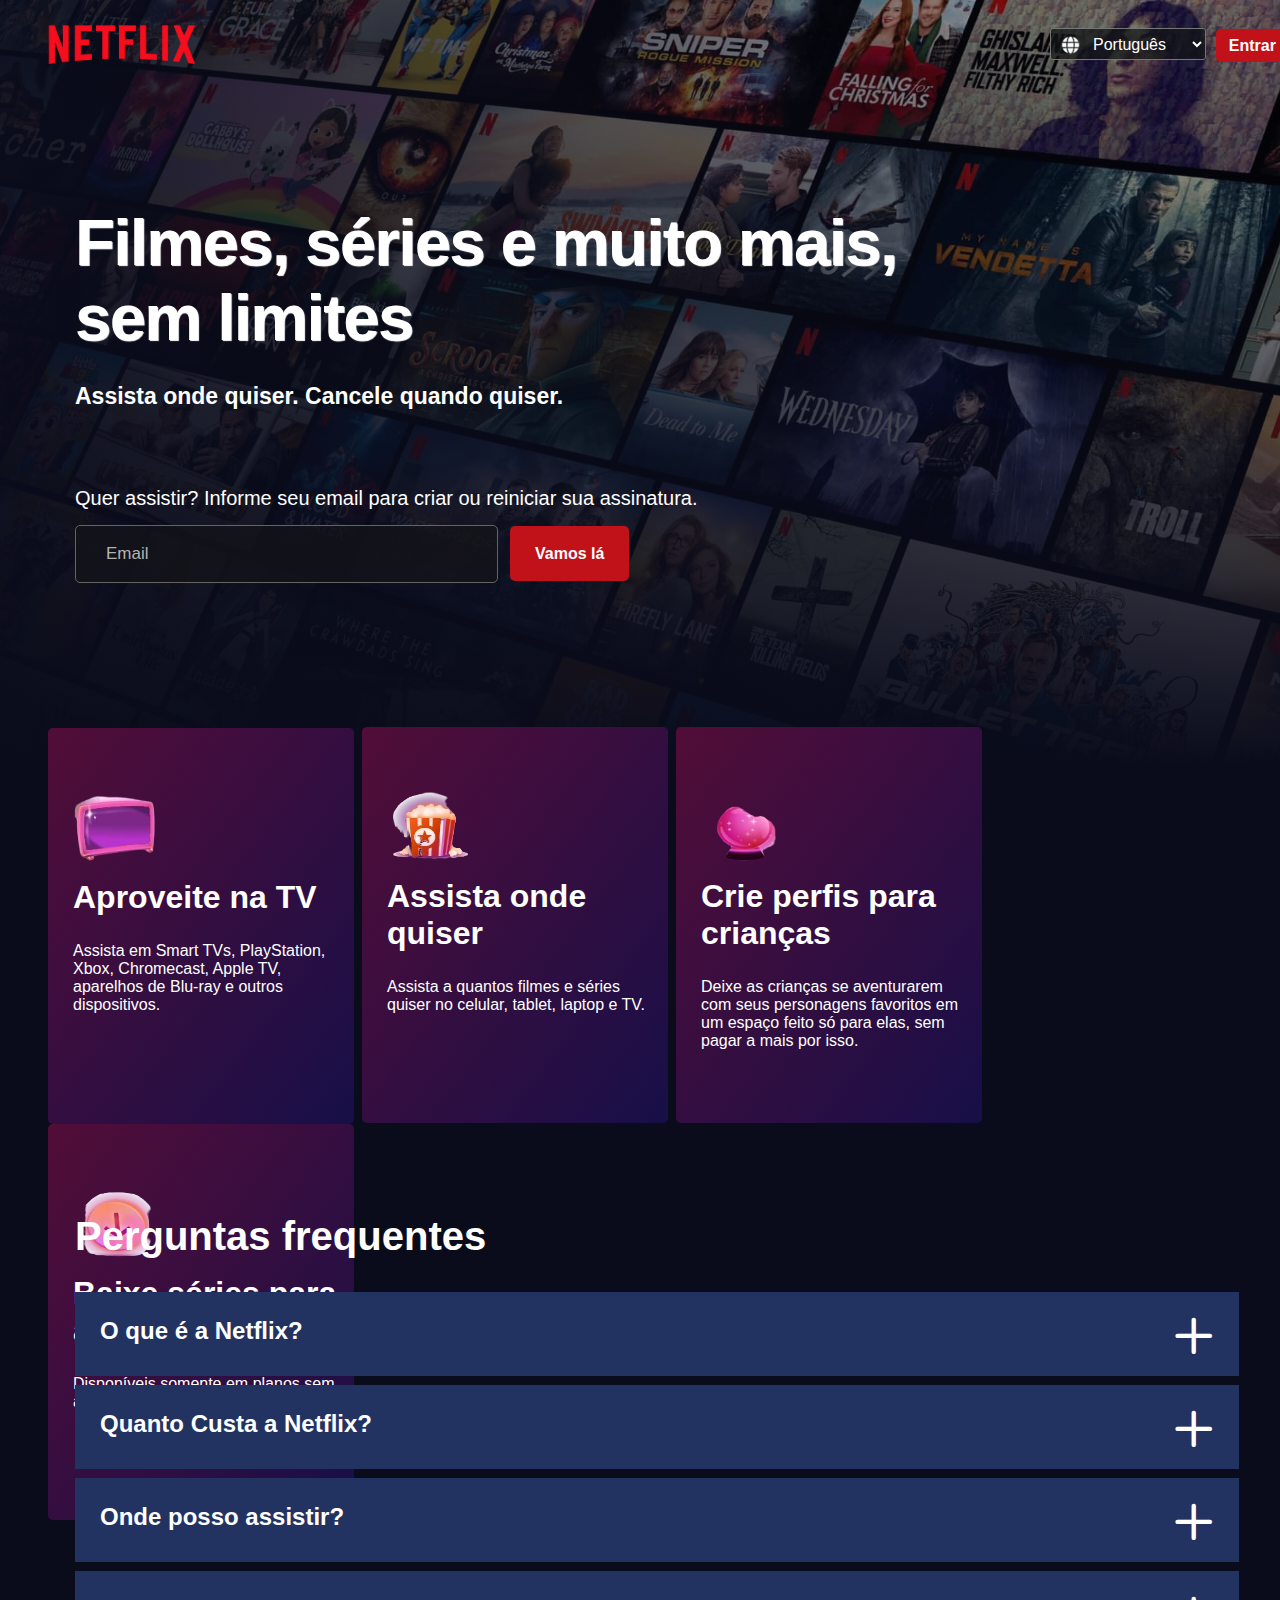
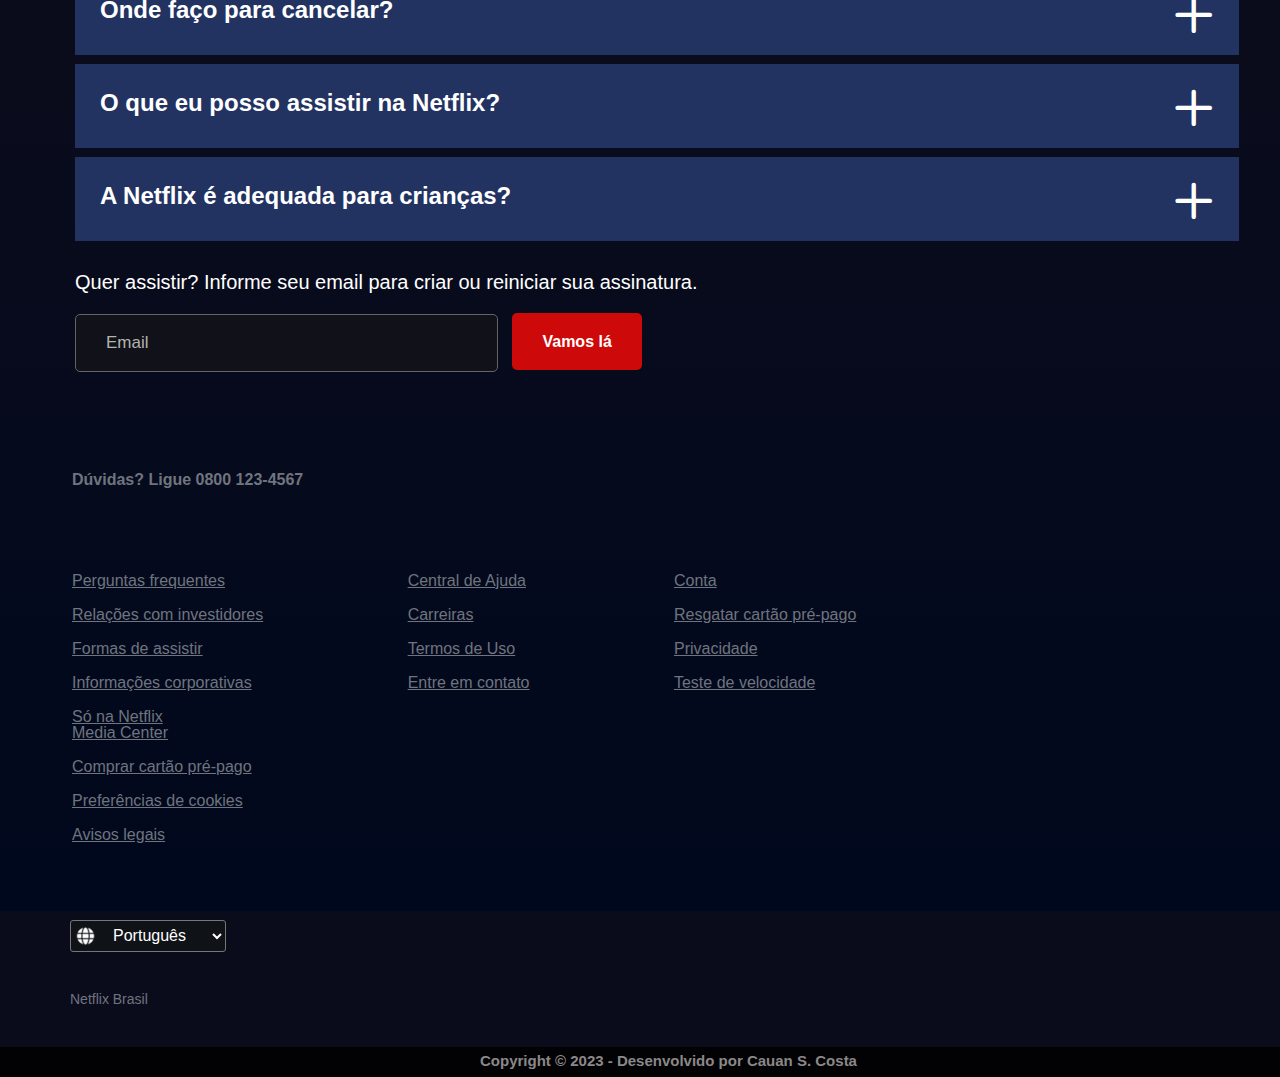
==== index.html @ 0aba2c7e "update2 txt" ====
<!doctype html>
<html lang="pt-br">

<head>
    <title> Netflix </title>
    <meta charset="utf-8">
    <meta name="viewport" content="width=device-width, initial-scale=1.0" />
    <meta name="author" content="Cauan">
    <meta name="description" content="Olá, seja bem vindo a Netflix">
    <meta name="keywords" content="Netflix">
    <link rel="stylesheet" href="pagina1.css">
    <link rel="stylesheet" href="https://cdnjs.cloudflare.com/ajax/libs/font-awesome/6.4.0/css/all.min.css">
    <link rel="preconnect" href="https://fonts.googleapis.com">
    <link rel="preconnect" href="https://fonts.gstatic.com" crossorigin>
    <link href="https://fonts.googleapis.com/css2?family=Bebas+Neue&display=swap" rel="stylesheet">

    <script
        src="https://code.jquery.com/jquery-3.6.4.min.js"
        integrity="sha256-oP6HI9z1XaZNBrJURtCoUT5SUnxFr8s3BzRl+cbzUq8="
        crossorigin="anonymous"
        ></script>
</head>

<!-- COMENTARIO TESTE CAUAN -->
<body>
    <main>
        <div class="div-fundo-filmes">
            <header>
                <nav> <!-- PARTE DE CIMA DA PÁGINA --> <!-- PARTE DE CIMA DA PÁGINA --> <!-- PARTE DE CIMA DA PÁGINA -->
                    <img class="logo" src="imagens/logo.png" alt="netflix logo">
                    <div class="div-nav-flex"> 
                        <select class="seletor-idiomas" id="idiomas" name="idiomas">
                            <option value="ptBR" selected> Português</option>
                            <option value="en">Inglês</option>
                            <option value="es">Espanhol</option>
                        </select>
                        <img class="icone-idiomas" src="imagens/icone.png">
                        <a class="a-botao botao-entrar botaoID" href="#"> Entrar </a>
                    </div>
                </nav>
            </header>


            <div class="div-texto-principal"> <!-- PARTE PRINCIPAL DA PÁGINA --> <!-- PARTE PRINCIPAL DA PÁGINA -->
                <h1 id="title"> Filmes, séries e muito mais, sem limites </h1>
                <h2 class="h2-principal" id="h2Principal"> Assista onde quiser. Cancele quando quiser. </h2> <br>
                <p class="p-principal pID"> Quer assistir? Informe seu email para criar ou reiniciar sua assinatura. </p>
                <input class="input-email" type="email"  class="placeholder" required placeholder ="Email"> <br>
                <a class="a-botao button-vamosla1 botao2ID" href="pagina2/index2.html">Vamos lá</a>
            </div>
        </div>

<!-- PARTE SECUNDÁRIA DA PÁGINA (VANTANGES) -->  <!-- PARTE SECUNDÁRIA DA PÁGINA (VANTANGES) -->  <!-- PARTE SECUNDÁRIA DA PÁGINA (VANTANGES) --> 
        <div class="div-parte-secundaria"> 
            <ul class="ul-div-secundaria">
                
                <li class="li-div-secundaria"> 
                    <div class="div-box-vantagens">
                        <img class="icone-div-vantagens" src="imagens/foto1.png" alt="icone tv">
                        <h2 class="titulo-div-vantagens titulovantagensID1"> Aproveite na TV </h2>
                        <p class="subtitulo-div-vantagens subtitutlovantagensID1"> Assista em Smart TVs, PlayStation, Xbox, Chromecast, Apple TV, aparelhos de Blu-ray e outros dispositivos.</p>
                    </div>


                <li class="li-div-secundaria"> 
                    <div class="div-box-vantagens">
                        <img class="icone-div-vantagens" src="imagens/foto2.png" alt="icone pipoca">
                        <h2 class="titulo-div-vantagens titulovantagensID2"> Assista onde quiser </h2>
                        <p class="subtitulo-div-vantagens subtitutlovantagensID2"> Assista a quantos filmes e séries quiser no celular, tablet, laptop e TV.</p>
                    </div>

                    <li class="li-div-secundaria"> 
                        <div class="div-box-vantagens v3">
                            <img class="icone-div-vantagens" src="imagens/foto3.png" alt="icone abajur">
                            <h2 class="titulo-div-vantagens titulovantagensID3"> Crie perfis para crianças </h2>
                            <p class="subtitulo-div-vantagens subtitutlovantagensID3"> Deixe as crianças se aventurarem com seus personagens favoritos em um espaço feito só para elas, sem pagar a mais por isso.</p>
                        </div>



                <li class="li-div-secundaria"> 
                    <div class="div-box-vantagens">
                        <img class="icone-div-vantagens" src="imagens/foto4.png" alt="icone download">
                        <h2 class="titulo-div-vantagens titulovantagensID4"> Baixe séries para assistir offline </h2>
                        <p class="subtitulo-div-vantagens subtitutlovantagensID4"> Disponíveis somente em planos sem anúncios.</p>
                    </div>
                </li>
            </ul>
        </div>

<!-- PARTE TERCIÁRIA DA PÁGINA (PERGUNTAS) -->

        <div class="div-parte-terciaria">
            <h2 class="titulo-parte-tres tituloPerguntasID">Perguntas frequentes</h2>

            <div class="div-box-perguntas">
                <h3 class="titulo-perguntas pergunta1ID">O que é a Netflix? </h3> 
                <i class="fa-regular fa-plus iconeplus" style="color: #ffffff;"></i>
            </div>

            <div class="div-box-perguntas">
                <h3 class="titulo-perguntas pergunta2ID">Quanto Custa a Netflix? </h3> 
                <i class="fa-regular fa-plus iconeplus" style="color: #ffffff;"></i>
            </div>

            <div class="div-box-perguntas">
                <h3 class="titulo-perguntas pergunta3ID">Onde posso assistir? </h3> 
                <i class="fa-regular fa-plus iconeplus" style="color: #ffffff;"></i>
            </div>

            <div class="div-box-perguntas">
                <h3 class="titulo-perguntas pergunta4ID">Onde faço para cancelar? </h3> 
                <i class="fa-regular fa-plus iconeplus" style="color: #ffffff;"></i>
            </div>

            <div class="div-box-perguntas">
                <h3 class="titulo-perguntas pergunta5ID">O que eu posso assistir na Netflix? </h3> 
                <i class="fa-regular fa-plus iconeplus" style="color: #ffffff;"></i>
            </div>

            <div class="div-box-perguntas">
                <h3 class="titulo-perguntas pergunta6ID">A Netflix é adequada para crianças? </h3> 
                <i class="fa-regular fa-plus iconeplus" style="color: #ffffff;"></i>
            </div>
            
            <div class="div-terciaria-complementar"> 
                <p class="p-complementar pComplementarID"> Quer assistir? Informe seu email para criar ou reiniciar sua assinatura. </p>
                <input class="input-email" type="email" id="email" name="email" required placeholder="Email">
                <a class="a-botao button-vamosla2 botao2ID" href="pagina2/index2.html"> Vamos lá </a>
            </div>
        </div>
    </main>

<!-- PARTE QUARTENÁRIA DA PÁGINA (RODAPÉ) --> <!-- PARTE QUARTENÁRIA DA PÁGINA (RODAPÉ) --> <!-- PARTE QUARTENÁRIA DA PÁGINA (RODAPÉ) --> <!-- PARTE QUARTENÁRIA DA PÁGINA (RODAPÉ) -->
    <footer class="rodape">
        <h5 class="rodape-text duvidasID">Dúvidas? Ligue 0800 123-4567</h5>

        <ul class="ul-main-rodape">
            <li class="linha-de-informacao">
            <div class="rodape-coluna1">
                <ul class="ul-rodape">
                    <li class="li-rodape"> <p class="p-dashed p1ID"> <a href="#"> Perguntas frequentes </a> </p> </li>
                    <li class="li-rodape"> <p class="p-dashed p2ID"> <a href="#"> Relações com investidores </a> </p> </li>
                    <li class="li-rodape"> <p class="p-dashed p3ID"> <a href="#"> Formas de assistir </a> </p> </li>
                    <li class="li-rodape"> <p class="p-dashed p4ID"> <a href="#"> Informações corporativas </a> </p> </li>
                    <li class="li-rodape"> <p class="p-dashed p5ID"> <a href="#"> Só na Netflix </a> </p> </li>
                </ul>
            </li>
            </div>

            <li class="linha-de-informacao">
            <div class="rodape-coluna2 var-conserto">
                <ul class="ul-rodape">
                    <li class="li-rodape"> <p class="p-dashed p6ID"> <a href="#"> Central de Ajuda </a> </p> </li>
                    <li class="li-rodape"> <p class="p-dashed p7ID">  <a href="#"> Carreiras </a> </p> </li>
                    <li class="li-rodape"> <p class="p-dashed p8ID">  <a href="#"> Termos de Uso </a> </p> </li>
                    <li class="li-rodape"> <p class="p-dashed p9ID"> <a href="#"> Entre em contato </a> </p> </li>
                </ul>
            </div>
            </li>

            <li class="linha-de-informacao">
                <div class="rodape-coluna3 var-conserto">
                    <ul class="ul-rodape">
                        <li class="li-rodape"> <p class="p-dashed p10ID"> <a href="#"> Conta </a> </p> </li>
                        <li class="li-rodape"> <p class="p-dashed p11ID"> <a href="#"> Resgatar cartão pré-pago </a> </p> </li>
                        <li class="li-rodape"> <p class="p-dashed p12ID"> <a href="#"> Privacidade </a> </p> </li>
                        <li class="li-rodape"> <p class="p-dashed p13ID"> <a href="#"> Teste de velocidade </a> </p> </li>
                    </ul>
                </div>
            </li>

            <li class="linha-de-informacao">
                <div class="rodape-coluna4 var-conserto">
                    <ul class="ul-rodape">
                        <li class="li-rodape"> <p class="p-dashed p14ID"> <a href="#"> Media Center  </a> </p> </li>
                        <li class="li-rodape"> <p class="p-dashed p15ID"> <a href="#"> Comprar cartão pré-pago </a> </p> </li>
                        <li class="li-rodape"> <p class="p-dashed p16ID"> <a href="#"> Preferências de cookies </a> </p> </li>
                        <li class="li-rodape"> <p class="p-dashed p17ID"> <a href="#"> Avisos legais </a> </p> </li>
                    </ul>
                </div>
            </li>
        </ul>

        <select class="seletor-idiomas seletor-rodape" id="idiomas" name="idiomas">
            <option value="pt-br" selected> Português</option>
            <option value="en">Inglês</option>
            <option value="es">Espanhol</option>
        </select>
        <img class="icone-idiomas icone-footer" src="imagens/icone.png">
        <p class="p-final pFinalID"> Netflix Brasil </p>

        <!-- PARTE COPYRIGHT (RODAPÉ) -->         <!-- PARTE COPYRIGHT (RODAPÉ) -->        <!-- PARTE COPYRIGHT (RODAPÉ) -->
        <div class="div-copyright">
            <h5 class="copyrightID"> Copyright ©  2023 - Desenvolvido por Cauan S. Costa </h5>
        </div>
    </footer>

    <script>
        document.getElementById('idiomas').addEventListener('change', function() {
            $.getJSON(`languages/${this.value}.json`, function(json) {
                $('#title').html(json.title)
                $('#h2Principal').html(json.h2Principal)
                $('.pID').html(json.pID)
                $('.botaoID').html(json.botaoID)
                $('.botao2ID').html(json.botao2ID)

                $('.titulovantagensID1').html(json.titulovantagensID1)
                $('.subtitutlovantagensID1').html(json.subtitutlovantagensID1)

                $('.titulovantagensID2').html(json.titulovantagensID2)
                $('.subtitutlovantagensID2').html(json.subtitutlovantagensID2)

                $('.titulovantagensID3').html(json.titulovantagensID3)
                $('.subtitutlovantagensID3').html(json.subtitutlovantagensID3)

                $('.titulovantagensID4').html(json.titulovantagensID4)
                $('.subtitutlovantagensID4').html(json.subtitutlovantagensID4)

                $('.tituloPerguntasID').html(json.tituloPerguntasID)
                $('.pergunta1ID').html(json.pergunta1ID)
                $('.pergunta2ID').html(json.pergunta2ID)
                $('.pergunta3ID').html(json.pergunta3ID)
                $('.pergunta4ID').html(json.pergunta4ID)
                $('.pergunta5ID').html(json.pergunta5ID)
                $('.pergunta6ID').html(json.pergunta6ID)

                $('.pComplementarID').html(json.pComplementarID)
                $('.duvidasID').html(json.duvidasID)

                $('.p1ID').html(json.p1ID)
                $('.p2ID').html(json.p2ID)
                $('.p3ID').html(json.p3ID)
                $('.p4ID').html(json.p4ID)
                $('.p5ID').html(json.p5ID)
                $('.p6ID').html(json.p6ID)
                $('.p7ID').html(json.p7ID)
                $('.p8ID').html(json.p8ID)
                $('.p9ID').html(json.p9ID)
                $('.p10ID').html(json.p10ID)
                $('.p11ID').html(json.p11ID)
                $('.p12ID').html(json.p12ID)
                $('.p13ID').html(json.p13ID)
                $('.p14ID').html(json.p14ID)
                $('.p15ID').html(json.p15ID)
                $('.p16ID').html(json.p16ID)
                $('.p17ID').html(json.p17ID)

                $('.pFinalID').html(json.pFinalID)
                $('.copyrightID').html(json.copyrightID)

            });
        });
    </script>
</body>
---- pagina1.css ----
html{overflow-x: hidden;}

body{
    margin: 0;
    background-image: linear-gradient(to bottom, #0a0c1c, #0a0c1c, #0a0c1c, #00081D);
    font-family: sans-serif;}

/* RESPONSIVIDADE - NAV(1024px LAPTOP)*/ /* RESPONSIVIDADE - NAV(1024px LAPTOP)*/ /* RESPONSIVIDADE - NAV(1024px LAPTOP)*/

@media screen and (max-width: 1024px){
    html{
    overflow-x: hidden;}

nav .div-nav-flex{
    position: relative;
    right: 320px;}


/* RESPONSIVIDADE - PARTE PRINCIPAL (1024px LAPTOP) */  /* RESPONSIVIDADE - PARTE PRINCIPAL (1024px LAPTOP) */  /* RESPONSIVIDADE - PARTE PRINCIPAL (1024px LAPTOP) */ 

    main .div-texto-principal{
        position: relative;
        bottom: 900px;
    }

    .div-texto-principal h1{
        position: relative;
        font-size: 50px;
        max-width: 70%;
        bottom: 50px;
    }

    .div-texto-principal .h2-principal{
        position: relative;
        font-size: 18px;
        bottom: 60px;}

    .div-texto-principal .p-principal{
        position: relative;
        font-size: 20px;
        top: -70px;}

    .div-texto-principal .input-email{
        position: relative;
        bottom: 70px;}

    .div-texto-principal .button-vamosla1{
        position: relative;
        left: 440px;
        bottom: 108px;
    }

/* RESPONSIVIDADE - VANTAGENS (1024px LAPTOP)*/ /* RESPONSIVIDADE - VANTAGENS (1024px LAPTOP)*/ /* RESPONSIVIDADE - VANTAGENS (1024px LAPTOP)*/

    .div-parte-secundaria .div-box-vantagens{
        position: relative;
        width: 470px;
        height: 325px;
        right: 60px;
        bottom: 100px;
        border-radius: 15px;
        margin-bottom: 10px;}

    .div-parte-secundaria .v3{
        position: relative;
        top: -100px;}


/* RESPONSIVIDADE - PERGUNTAS (1024px LAPTOP)*/ /* RESPONSIVIDADE - PERGUNTAS (1024px LAPTOP)*//* RESPONSIVIDADE - PERGUNTAS (1024px LAPTOP)*/

    .div-parte-terciaria{
        position: relative;
        top: 125px;}

    .div-parte-terciaria .div-box-perguntas{
        position: relative;
        width: 850px;}

    .div-parte-terciaria .titulo-perguntas{
        color: rgba(255, 255, 255, 0.801);}

/* RESPONSIVIDADE - RODAPE(1024px LAPTOP)*/ /* RESPONSIVIDADE - RODAPE(1024px LAPTOP)*/ /* RESPONSIVIDADE - RODAPE(1024px LAPTOP)*/

    .rodape{
        position: relative;
        top: 125px;
        height: 1600px;
        background-color: #050A1C;}

    .rodape .p14ID{
        position: relative;
        left: 337px;
        bottom: 17px;}

    .rodape .p15ID{
        position: relative;
        left: 600px;
        bottom: 48px;}

    .rodape .p16ID{
        position: relative;
        bottom: 50px;}

    .rodape .p17ID{
        position: relative;
        left: 337px;
        bottom: 84px;}

    .rodape .seletor-rodape{
        position: relative;
        top: -7px;}

    .rodape .icone-footer{
        position: relative;
        top: -1px;}

    .rodape .p-final{
        position: relative;
        top: -1px;}

    .div-copyright{
        position: relative;
        right: 150px;
        width: 150%;}
}


/* NAV */ /* NAV */ /* NAV */ /* NAV */ /* NAV */ /* NAV */ /* NAV */ /* NAV */ /* NAV */ /* NAV */ /* NAV */ /* NAV */ 
/* NAV */ /* NAV */ /* NAV */ /* NAV */ /* NAV */ /* NAV */ /* NAV */ /* NAV */ /* NAV */ /* NAV */ /* NAV */ /* NAV */ /* NAV */ 
/* NAV */ /* NAV */ /* NAV */ /* NAV */ /* NAV */ /* NAV */ /* NAV */ /* NAV */ /* NAV */ /* NAV */ /* NAV */ /* NAV */ 

.div-fundo-filmes{
    background-image: linear-gradient(to right, #0a0c1ce7, #0a0c1c7e, #ffffff00), linear-gradient(to top, #0a0c1c, rgba(255, 255, 255, 0)), url(imagens/foto_principal.jpg); 
    height: 765px;
    width: 1345px;
    background-repeat: no-repeat;}

.logo{
    position: relative;
    width: 180px;
    height: 100px;
    left: 32px;
    bottom: 8px;}

.seletor-idiomas{
    position: relative;
    width: 156px;
    background-color: #121416bb;
    color: white;
    border-radius: 3px;
    text-align: center;
    font-size: 16px;
    left: 1050px;
    bottom: 76px;
    padding-left: 15px;
    height: 32px;}

.seletor-idiomas:focus{
    border: 2px solid white;
    padding: 5px;}

.icone-idiomas{
    position: relative;
    left: 900px;
    bottom: 71px;
    height: 20px;}

.botao-entrar{
    position: relative;
    padding: 8px 13px;
    background-color: #C11119;
    border-radius: 5px;
    border: none;
    font-weight: bold;
    left: 1030px;
    bottom: 75px;}

.botao-entrar:hover{background-color: #ac0d15;}

.a-botao{
    text-decoration: none;
    color: white;}

/* IMG PRINCIPAL */ /* IMG PRINCIPAL */ /* IMG PRINCIPAL */ /* IMG PRINCIPAL */ /* IMG PRINCIPAL */ /* IMG PRINCIPAL */ 
/* IMG PRINCIPAL */ /* IMG PRINCIPAL */ /* IMG PRINCIPAL */ /* IMG PRINCIPAL */ /* IMG PRINCIPAL */ /* IMG PRINCIPAL */ /* IMG PRINCIPAL */ /* IMG PRINCIPAL */ 
/* IMG PRINCIPAL */ /* IMG PRINCIPAL */ /* IMG PRINCIPAL */ /* IMG PRINCIPAL */ /* IMG PRINCIPAL */ /* IMG PRINCIPAL */ 

.div-texto-principal{
    position: relative;
    max-width: 950px;
    max-height: 350px;
    height: 350px;
    left: 75px;
    top: 25px;  
    color: white;}

h1{
    font-size: 4.063rem;
    font-family: sans-serif;
    font-weight: bold;
    letter-spacing: -1.5px;
    text-shadow: 1px 1px 1px white;}

.h2-principal{
    font-size: 1.438rem;
    position: relative;
    font-family: sans-serif;
    color: white;
    bottom: 15px;}

.p-principal{
    font-size: 1.25rem;
    position: relative;
    font-family: sans-serif;
    color: white;
    top: 5px;}

.input-email{
    position: relative;
    height: 54px;
    width: 404px;
    border-radius: 5px;
    background-color:  #131419c4;
    border: 1px solid rgb(102, 99, 99);
    color: white;
    font-size: 16px;
    padding-left: 15px;}

::placeholder{
    position: relative;
    padding-left: 15px;
    font-size: 17px;
    color: #B4B4AF;}


.button-vamosla1{
    position: relative;
    width: 200px;
    height: 52px;
    border-radius: 5px;
    background-color: #C11119;
    border-radius: 5px;
    border: none;
    font-weight: bold;
    left: 435px;
    bottom: 38px;
    padding: 19px 25px;}

.button-vamosla:hover{background-color: #ac0d15;}

/* PARTE SECUNDÁRIA */ /* PARTE SECUNDÁRIA */ /* PARTE SECUNDÁRIA */ /* PARTE SECUNDÁRIA */ /* PARTE SECUNDÁRIA */ /* PARTE SECUNDÁRIA */ /* PARTE SECUNDÁRIA */ /* PARTE SECUNDÁRIA */ 
/* PARTE SECUNDÁRIA */ /* PARTE SECUNDÁRIA */ /* PARTE SECUNDÁRIA */ /* PARTE SECUNDÁRIA */ /* PARTE SECUNDÁRIA */ /* PARTE SECUNDÁRIA */ 
/* PARTE SECUNDÁRIA */ /* PARTE SECUNDÁRIA */ /* PARTE SECUNDÁRIA */ /* PARTE SECUNDÁRIA */ /* PARTE SECUNDÁRIA */ /* PARTE SECUNDÁRIA */ 


.div-parte-secundaria{
    position: relative;
    height: 400px;
    width: 100%;
    left: 45px;
    bottom: 75px;}

.div-box-vantagens{
    position: relative;
    height: 396px;
    width: 306px;
    right: 45px;
    bottom: 15px;
    background-image: linear-gradient(to bottom right, #520D38, #170F48);
    border-radius: 5px;}

.ul-div-secundaria{
    text-decoration: none;}

.li-div-secundaria{
    display: inline-block;
    margin-left: 8px;}

.icone-div-vantagens{
    position: relative;
    top: 65px;
    left: 25px;
    height: 75px;
    width: 90px;}

.titulo-div-vantagens{
    position: relative;
    top: 45px;
    font-size: 2rem;
    margin-left: 25px;
    color: white;}

.subtitulo-div-vantagens{
    position: relative;
    top: 45px;
    margin-left: 25px;
    font-size: 1rem;
    color: white;
    max-width: 90%;}

.v3{
    position: relative;
    top: 21px;}

/* PARTE TERCIÁRIA (PERGUNTAS) */ /* PARTE TERCIÁRIA (PERGUNTAS) */ /* PARTE TERCIÁRIA (PERGUNTAS) */ /* PARTE TERCIÁRIA (PERGUNTAS) */ /* PARTE TERCIÁRIA (PERGUNTAS) */ 
/* PARTE TERCIÁRIA (PERGUNTAS) */ /* PARTE TERCIÁRIA (PERGUNTAS) */ /* PARTE TERCIÁRIA (PERGUNTAS) */ /* PARTE TERCIÁRIA (PERGUNTAS) */ /* PARTE TERCIÁRIA (PERGUNTAS) */ 
/* PARTE TERCIÁRIA (PERGUNTAS) */ /* PARTE TERCIÁRIA (PERGUNTAS) */ /* PARTE TERCIÁRIA (PERGUNTAS) */ /* PARTE TERCIÁRIA (PERGUNTAS) */ /* PARTE TERCIÁRIA (PERGUNTAS) */ 

.div-parte-terciaria{
    position: relative;
    height: 770px;
    width: 1164px;
    left: 75px;}

.titulo-parte-tres{
    position: relative;
    font-size: 2.5rem;
    color: white;}

.div-box-perguntas{
    position: relative;
    width: 1164px;
    height: 84px;
    background-color: #223362;
    margin-bottom: -15px;}

.div-box-perguntas:hover{background-color: #2c4077;}

.titulo-perguntas{
    position: relative;
    padding-left: 25px;
    top: 25px;
    font-size: 1.5rem;
    color: white;}

.iconeplus{
    position: relative;
    font-size: 45px;
    float: right;
    bottom: 30px;
    right: 25px;
    display: block;}

.div-terciaria-complementar{
    position: relative;
    top: 25px;}

.p-complementar{
    position: relative;
    font-size: 1.25rem;
    color: white;}

.button-vamosla2{
    position: relative;
    left: 10px;
    top: -1px;
    background-color: rgb(206, 9, 9);
    padding: 20px 30px;
    border-radius: 5px;
    font-weight: bold;}

.button-vamosla2:hover{background-color: #ac0d15;}

/* PARTE QUARTENÁRIA (RODAPÉ) */ /* PARTE QUARTENÁRIA (RODAPÉ) */ /* PARTE QUARTENÁRIA (RODAPÉ) */ /* PARTE QUARTENÁRIA (RODAPÉ) */ /* PARTE QUARTENÁRIA (RODAPÉ) */ 
/* PARTE QUARTENÁRIA (RODAPÉ) */ /* PARTE QUARTENÁRIA (RODAPÉ) */ /* PARTE QUARTENÁRIA (RODAPÉ) */ /* PARTE QUARTENÁRIA (RODAPÉ) */ /* PARTE QUARTENÁRIA (RODAPÉ) */ 
/* PARTE QUARTENÁRIA (RODAPÉ) */ /* PARTE QUARTENÁRIA (RODAPÉ) */ /* PARTE QUARTENÁRIA (RODAPÉ) */ /* PARTE QUARTENÁRIA (RODAPÉ) */ /* PARTE QUARTENÁRIA (RODAPÉ) */ 

.rodape{
    position: relative;
    height: 500px;
    width: 100%;}

.rodape-text{
    position: relative;
    font-size: 1rem;
    top: 60px;
    left: 72px;
    color: #6F747F;}

.li-rodape{
    text-decoration: none;
    display: block;
    color: #6F747F;}

.linha-de-informacao{
    display: inline-block;
    margin-left: 100px;
    position: relative;
    top: 100px;
    right: 108px;}

.var-conserto{
    position: relative;
    bottom: 34px;}

.seletor-rodape{
    position: relative;
    top: 110px;
    left: 70px;}

.p-final{
    position: relative;
    color: #6F747F;
    font-size: 0.875rem;
    top: 135px;
    left: 70px;}

.p-dashed{text-decoration: underline;}

.icone-footer{
    position: relative;
    left: -85px;
    top: 115px;}

a{
    text-decoration: none;
    color: #6F747F;;}

/* COPYRIGHT (RODAPÉ) */ /* COPYRIGHT (RODAPÉ) */ /* COPYRIGHT (RODAPÉ) */ /* COPYRIGHT (RODAPÉ) */ /* COPYRIGHT (RODAPÉ) */ 
/* COPYRIGHT (RODAPÉ) */ /* COPYRIGHT (RODAPÉ) */ /* COPYRIGHT (RODAPÉ) */ /* COPYRIGHT (RODAPÉ) */ /* COPYRIGHT (RODAPÉ) */ 
/* COPYRIGHT (RODAPÉ) */ /* COPYRIGHT (RODAPÉ) */ /* COPYRIGHT (RODAPÉ) */ /* COPYRIGHT (RODAPÉ) */ /* COPYRIGHT (RODAPÉ) */ 

.div-copyright{
    position: relative;
    top: 150px;
    background-color: #000000cc;
    height: 30px;}

h5{
    font-size: 0.938rem;
    font-family: sans-serif;
    position: relative;
    left: 480px;
    top: 5px;
    color: rgb(139, 136, 136)}
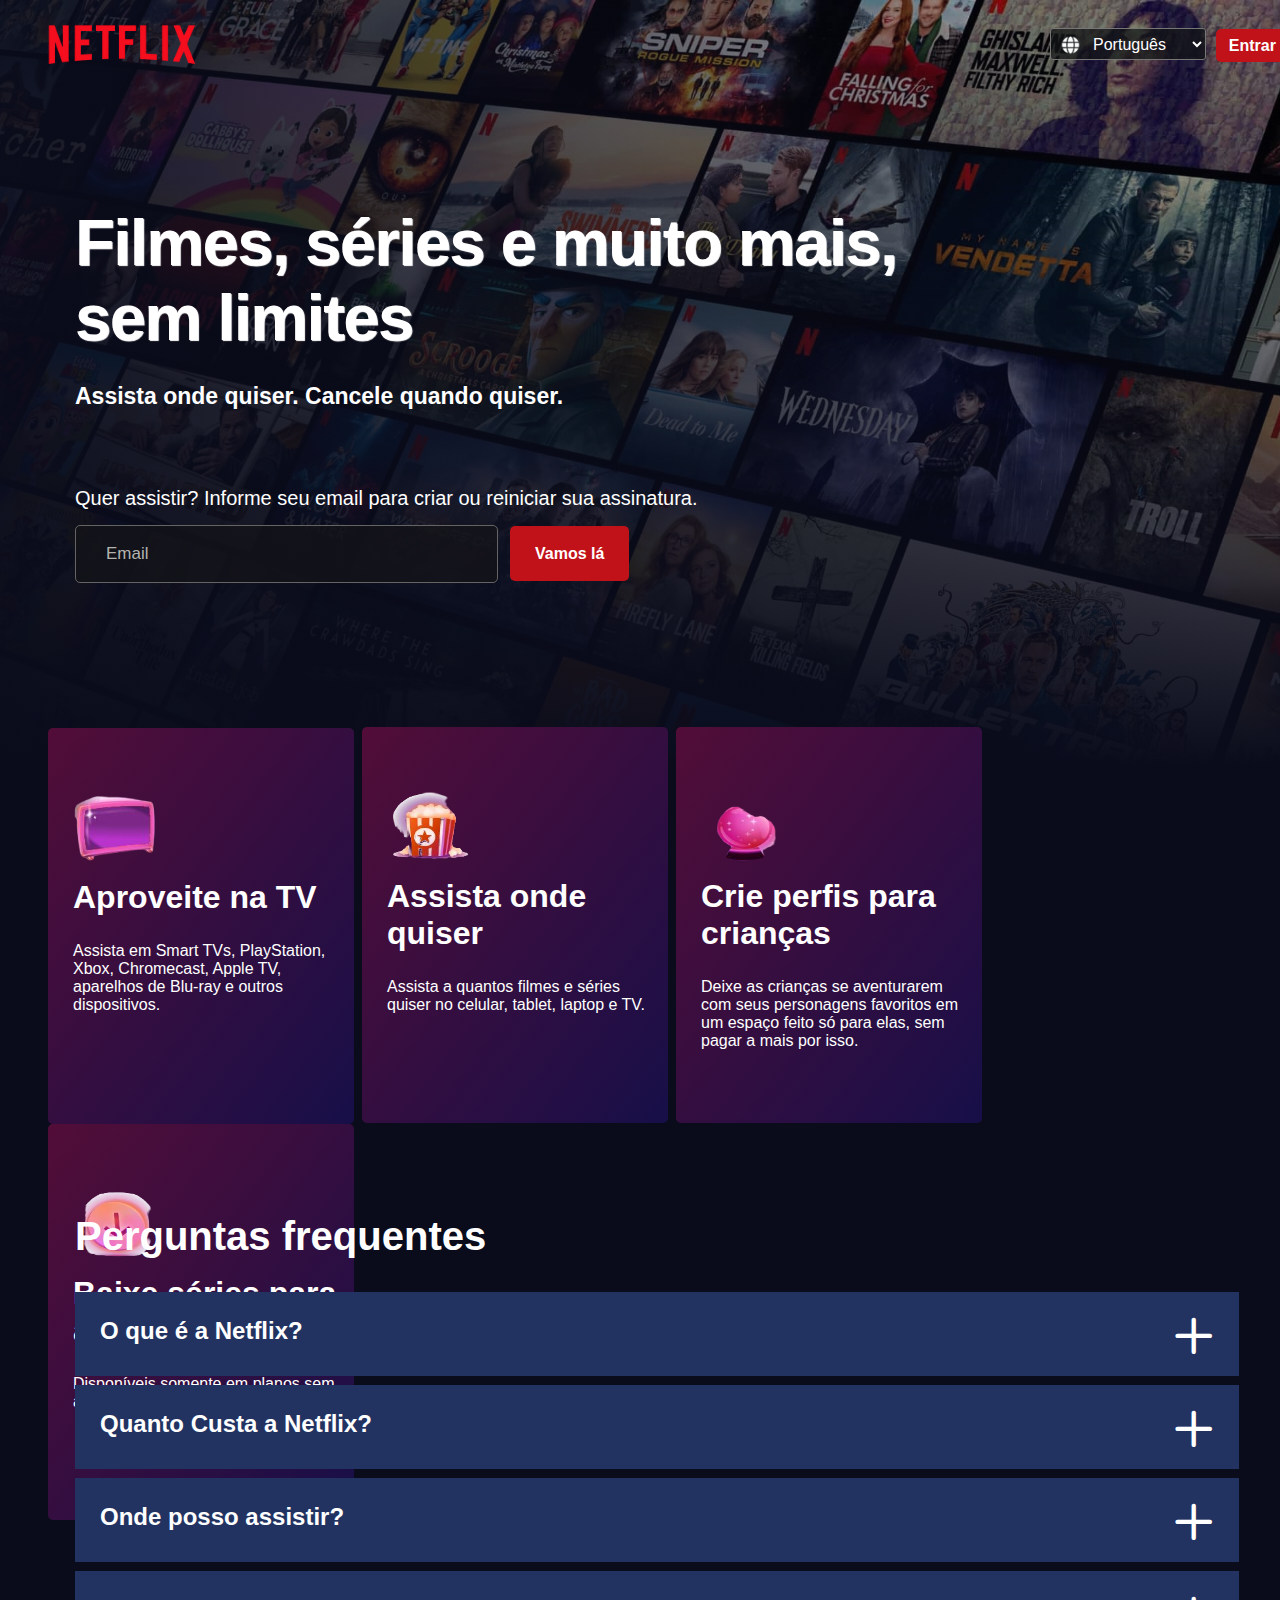
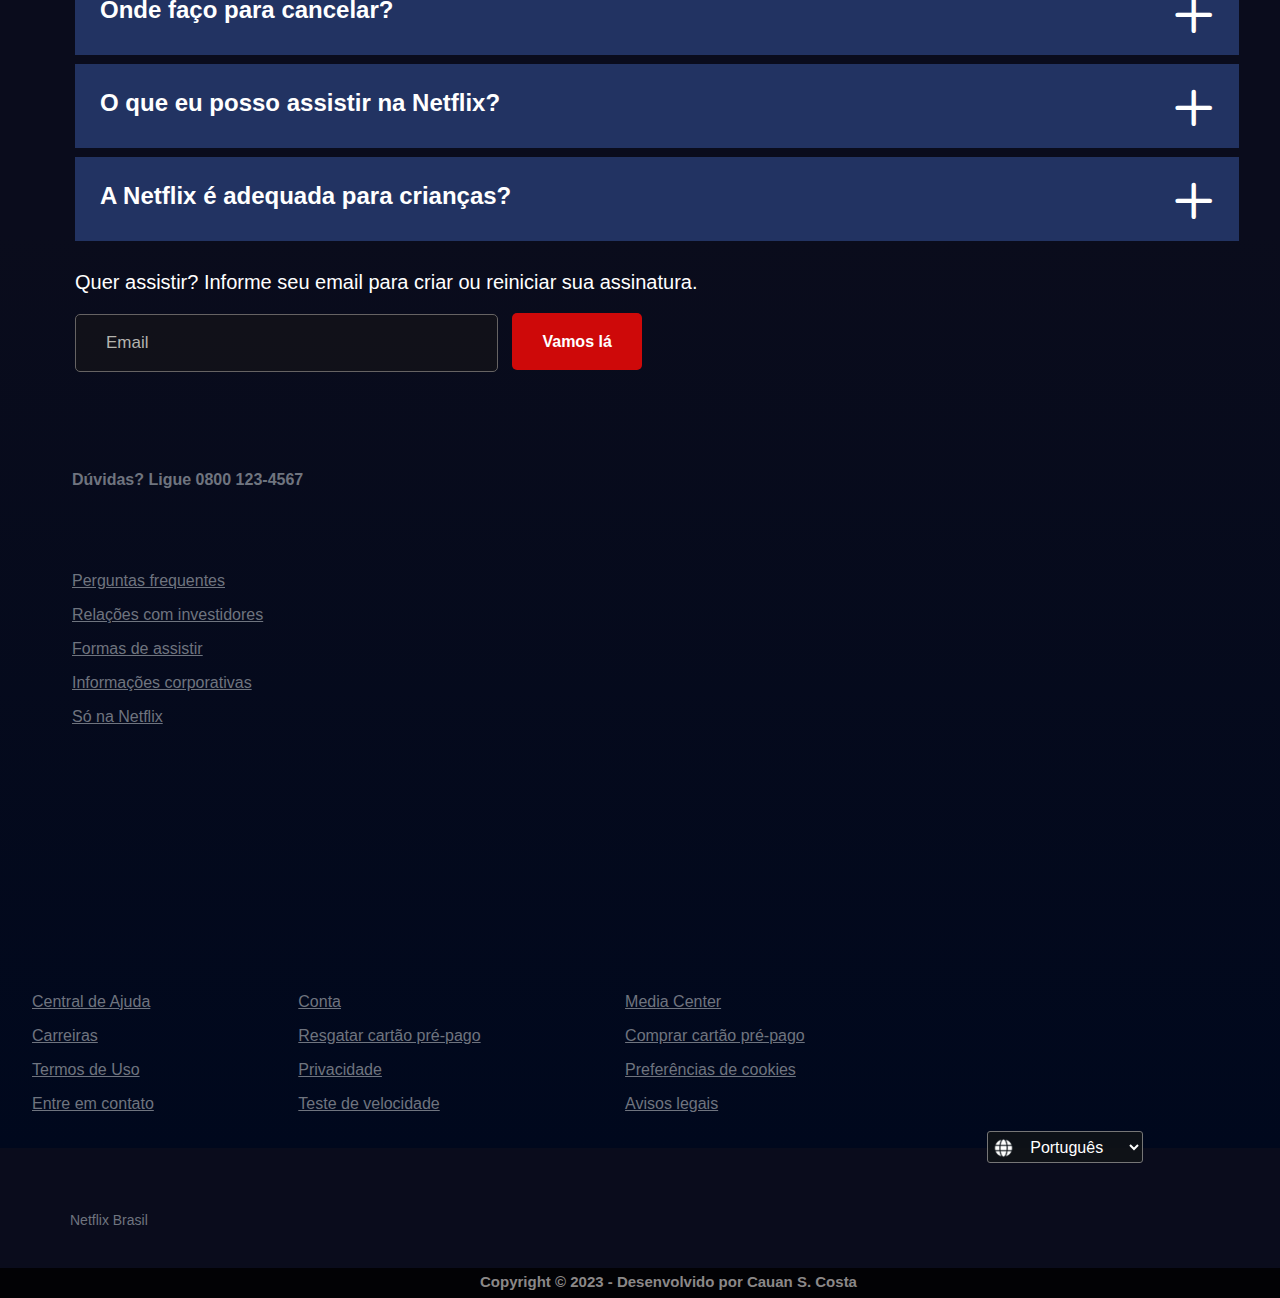
==== commit 9a9cd151: "responsividade" ====
--- a/index.html
+++ b/index.html
@@ -23,7 +23,9 @@
 
 <!-- COMENTARIO TESTE CAUAN -->
 <body>
+    <div class="container">
     <main>
+        <!--ALTERAÇÃO EDINHO-->
         <div class="div-fundo-filmes">
             <header>
                 <nav> <!-- PARTE DE CIMA DA PÁGINA --> <!-- PARTE DE CIMA DA PÁGINA --> <!-- PARTE DE CIMA DA PÁGINA -->
@@ -50,7 +52,7 @@
             </div>
         </div>
 
-<!-- PARTE SECUNDÁRIA DA PÁGINA (VANTANGES) -->  <!-- PARTE SECUNDÁRIA DA PÁGINA (VANTANGES) -->  <!-- PARTE SECUNDÁRIA DA PÁGINA (VANTANGES) --> 
+        <!-- PARTE SECUNDÁRIA DA PÁGINA (VANTANGES) -->  <!-- PARTE SECUNDÁRIA DA PÁGINA (VANTANGES) -->  <!-- PARTE SECUNDÁRIA DA PÁGINA (VANTANGES) --> 
         <div class="div-parte-secundaria"> 
             <ul class="ul-div-secundaria">
                 
@@ -88,8 +90,7 @@
             </ul>
         </div>
 
-<!-- PARTE TERCIÁRIA DA PÁGINA (PERGUNTAS) -->
-
+        <!-- PARTE TERCIÁRIA DA PÁGINA (PERGUNTAS) -->
         <div class="div-parte-terciaria">
             <h2 class="titulo-parte-tres tituloPerguntasID">Perguntas frequentes</h2>
 
@@ -129,72 +130,73 @@
                 <a class="a-botao button-vamosla2 botao2ID" href="pagina2/index2.html"> Vamos lá </a>
             </div>
         </div>
+        
     </main>
-
-<!-- PARTE QUARTENÁRIA DA PÁGINA (RODAPÉ) --> <!-- PARTE QUARTENÁRIA DA PÁGINA (RODAPÉ) --> <!-- PARTE QUARTENÁRIA DA PÁGINA (RODAPÉ) --> <!-- PARTE QUARTENÁRIA DA PÁGINA (RODAPÉ) -->
-    <footer class="rodape">
-        <h5 class="rodape-text duvidasID">Dúvidas? Ligue 0800 123-4567</h5>
-
-        <ul class="ul-main-rodape">
-            <li class="linha-de-informacao">
-            <div class="rodape-coluna1">
-                <ul class="ul-rodape">
-                    <li class="li-rodape"> <p class="p-dashed p1ID"> <a href="#"> Perguntas frequentes </a> </p> </li>
-                    <li class="li-rodape"> <p class="p-dashed p2ID"> <a href="#"> Relações com investidores </a> </p> </li>
-                    <li class="li-rodape"> <p class="p-dashed p3ID"> <a href="#"> Formas de assistir </a> </p> </li>
-                    <li class="li-rodape"> <p class="p-dashed p4ID"> <a href="#"> Informações corporativas </a> </p> </li>
-                    <li class="li-rodape"> <p class="p-dashed p5ID"> <a href="#"> Só na Netflix </a> </p> </li>
-                </ul>
-            </li>
-            </div>
-
-            <li class="linha-de-informacao">
-            <div class="rodape-coluna2 var-conserto">
-                <ul class="ul-rodape">
-                    <li class="li-rodape"> <p class="p-dashed p6ID"> <a href="#"> Central de Ajuda </a> </p> </li>
-                    <li class="li-rodape"> <p class="p-dashed p7ID">  <a href="#"> Carreiras </a> </p> </li>
-                    <li class="li-rodape"> <p class="p-dashed p8ID">  <a href="#"> Termos de Uso </a> </p> </li>
-                    <li class="li-rodape"> <p class="p-dashed p9ID"> <a href="#"> Entre em contato </a> </p> </li>
-                </ul>
-            </div>
-            </li>
-
-            <li class="linha-de-informacao">
-                <div class="rodape-coluna3 var-conserto">
+    <!-- PARTE QUARTENÁRIA DA PÁGINA (RODAPÉ) --> <!-- PARTE QUARTENÁRIA DA PÁGINA (RODAPÉ) --> <!-- PARTE QUARTENÁRIA DA PÁGINA (RODAPÉ) --> <!-- PARTE QUARTENÁRIA DA PÁGINA (RODAPÉ) -->
+        <footer class="rodape">
+            <h5 class="rodape-text duvidasID">Dúvidas? Ligue 0800 123-4567</h5>
+    
+            <ul class="ul-main-rodape">
+                <li class="linha-de-informacao">
+                <div class="rodape-coluna1">
                     <ul class="ul-rodape">
-                        <li class="li-rodape"> <p class="p-dashed p10ID"> <a href="#"> Conta </a> </p> </li>
-                        <li class="li-rodape"> <p class="p-dashed p11ID"> <a href="#"> Resgatar cartão pré-pago </a> </p> </li>
-                        <li class="li-rodape"> <p class="p-dashed p12ID"> <a href="#"> Privacidade </a> </p> </li>
-                        <li class="li-rodape"> <p class="p-dashed p13ID"> <a href="#"> Teste de velocidade </a> </p> </li>
+                        <li class="li-rodape"> <p class="p-dashed p1ID"> <a href="#"> Perguntas frequentes </a> </p> </li>
+                        <li class="li-rodape"> <p class="p-dashed p2ID"> <a href="#"> Relações com investidores </a> </p> </li>
+                        <li class="li-rodape"> <p class="p-dashed p3ID"> <a href="#"> Formas de assistir </a> </p> </li>
+                        <li class="li-rodape"> <p class="p-dashed p4ID"> <a href="#"> Informações corporativas </a> </p> </li>
+                        <li class="li-rodape"> <p class="p-dashed p5ID"> <a href="#"> Só na Netflix </a> </p> </li>
+                    </ul>
+                </li>
+                </div>
+    
+                <li class="linha-de-informacao">
+                <div class="rodape-coluna2 var-conserto">
+                    <ul class="ul-rodape">
+                        <li class="li-rodape"> <p class="p-dashed p6ID"> <a href="#"> Central de Ajuda </a> </p> </li>
+                        <li class="li-rodape"> <p class="p-dashed p7ID">  <a href="#"> Carreiras </a> </p> </li>
+                        <li class="li-rodape"> <p class="p-dashed p8ID">  <a href="#"> Termos de Uso </a> </p> </li>
+                        <li class="li-rodape"> <p class="p-dashed p9ID"> <a href="#"> Entre em contato </a> </p> </li>
                     </ul>
                 </div>
-            </li>
-
-            <li class="linha-de-informacao">
-                <div class="rodape-coluna4 var-conserto">
-                    <ul class="ul-rodape">
-                        <li class="li-rodape"> <p class="p-dashed p14ID"> <a href="#"> Media Center  </a> </p> </li>
-                        <li class="li-rodape"> <p class="p-dashed p15ID"> <a href="#"> Comprar cartão pré-pago </a> </p> </li>
-                        <li class="li-rodape"> <p class="p-dashed p16ID"> <a href="#"> Preferências de cookies </a> </p> </li>
-                        <li class="li-rodape"> <p class="p-dashed p17ID"> <a href="#"> Avisos legais </a> </p> </li>
-                    </ul>
-                </div>
-            </li>
-        </ul>
-
-        <select class="seletor-idiomas seletor-rodape" id="idiomas" name="idiomas">
-            <option value="pt-br" selected> Português</option>
-            <option value="en">Inglês</option>
-            <option value="es">Espanhol</option>
-        </select>
-        <img class="icone-idiomas icone-footer" src="imagens/icone.png">
-        <p class="p-final pFinalID"> Netflix Brasil </p>
-
-        <!-- PARTE COPYRIGHT (RODAPÉ) -->         <!-- PARTE COPYRIGHT (RODAPÉ) -->        <!-- PARTE COPYRIGHT (RODAPÉ) -->
-        <div class="div-copyright">
-            <h5 class="copyrightID"> Copyright ©  2023 - Desenvolvido por Cauan S. Costa </h5>
-        </div>
-    </footer>
+                </li>
+    
+                <li class="linha-de-informacao">
+                    <div class="rodape-coluna3 var-conserto">
+                        <ul class="ul-rodape">
+                            <li class="li-rodape"> <p class="p-dashed p10ID"> <a href="#"> Conta </a> </p> </li>
+                            <li class="li-rodape"> <p class="p-dashed p11ID"> <a href="#"> Resgatar cartão pré-pago </a> </p> </li>
+                            <li class="li-rodape"> <p class="p-dashed p12ID"> <a href="#"> Privacidade </a> </p> </li>
+                            <li class="li-rodape"> <p class="p-dashed p13ID"> <a href="#"> Teste de velocidade </a> </p> </li>
+                        </ul>
+                    </div>
+                </li>
+    
+                <li class="linha-de-informacao">
+                    <div class="rodape-coluna4 var-conserto">
+                        <ul class="ul-rodape">
+                            <li class="li-rodape"> <p class="p-dashed p14ID"> <a href="#"> Media Center  </a> </p> </li>
+                            <li class="li-rodape"> <p class="p-dashed p15ID"> <a href="#"> Comprar cartão pré-pago </a> </p> </li>
+                            <li class="li-rodape"> <p class="p-dashed p16ID"> <a href="#"> Preferências de cookies </a> </p> </li>
+                            <li class="li-rodape"> <p class="p-dashed p17ID"> <a href="#"> Avisos legais </a> </p> </li>
+                        </ul>
+                    </div>
+                </li>
+            </ul>
+    
+            <select class="seletor-idiomas seletor-rodape" id="idiomas" name="idiomas">
+                <option value="pt-br" selected> Português</option>
+                <option value="en">Inglês</option>
+                <option value="es">Espanhol</option>
+            </select>
+            <img class="icone-idiomas icone-footer" src="imagens/icone.png">
+            <p class="p-final pFinalID"> Netflix Brasil </p>
+    
+            <!-- PARTE COPYRIGHT (RODAPÉ) -->         <!-- PARTE COPYRIGHT (RODAPÉ) -->        <!-- PARTE COPYRIGHT (RODAPÉ) -->
+            <div class="div-copyright">
+                <h5 class="copyrightID"> Copyright ©  2023 - Desenvolvido por Cauan S. Costa </h5>
+            </div>
+        </footer>
+    </div>
 
     <script>
         document.getElementById('idiomas').addEventListener('change', function() {
--- a/pagina1.css
+++ b/pagina1.css
@@ -6,6 +6,10 @@
     font-family: sans-serif;}
 
 /* RESPONSIVIDADE - NAV(1024px LAPTOP)*/ /* RESPONSIVIDADE - NAV(1024px LAPTOP)*/ /* RESPONSIVIDADE - NAV(1024px LAPTOP)*/
+
+.container{
+    width: 100%;
+}
 
 @media screen and (max-width: 1024px){
     html{
@@ -132,7 +136,7 @@
 .div-fundo-filmes{
     background-image: linear-gradient(to right, #0a0c1ce7, #0a0c1c7e, #ffffff00), linear-gradient(to top, #0a0c1c, rgba(255, 255, 255, 0)), url(imagens/foto_principal.jpg); 
     height: 765px;
-    width: 1345px;
+    width: 100%;
     background-repeat: no-repeat;}
 
 .logo{
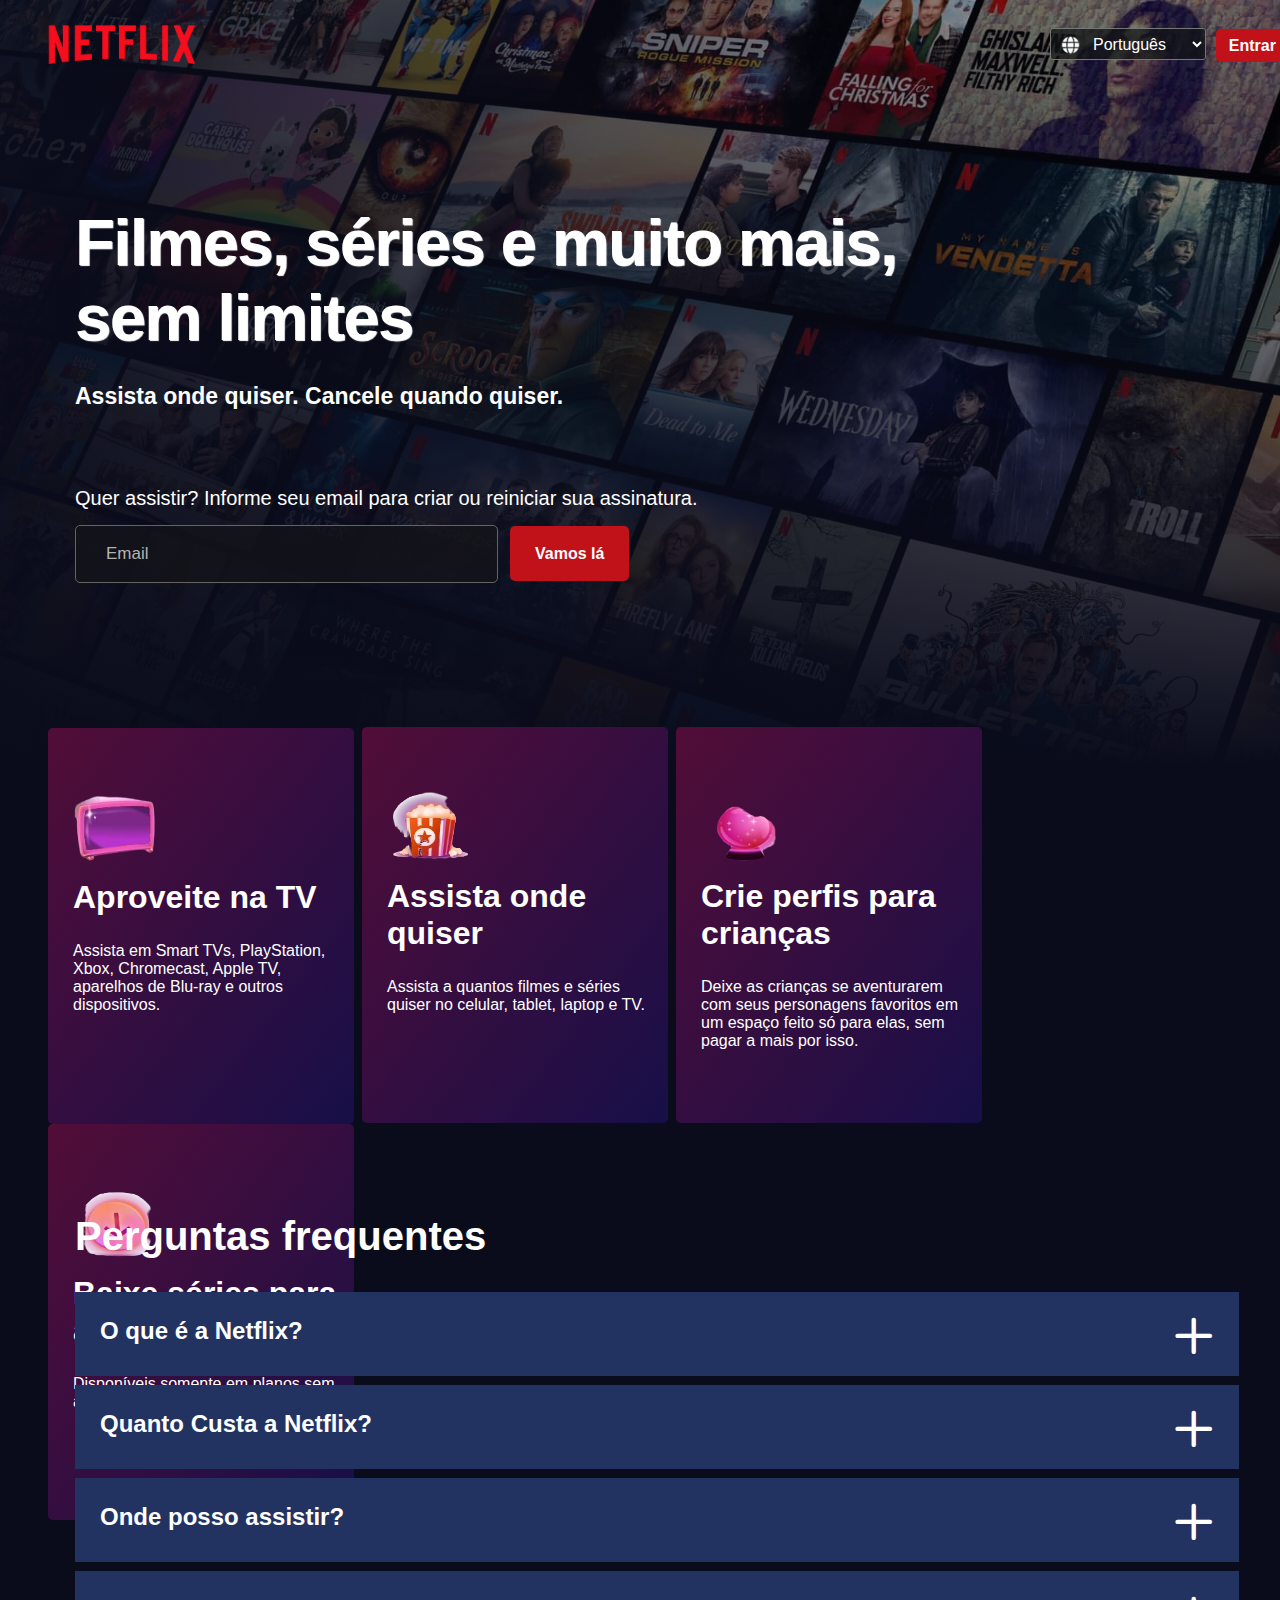
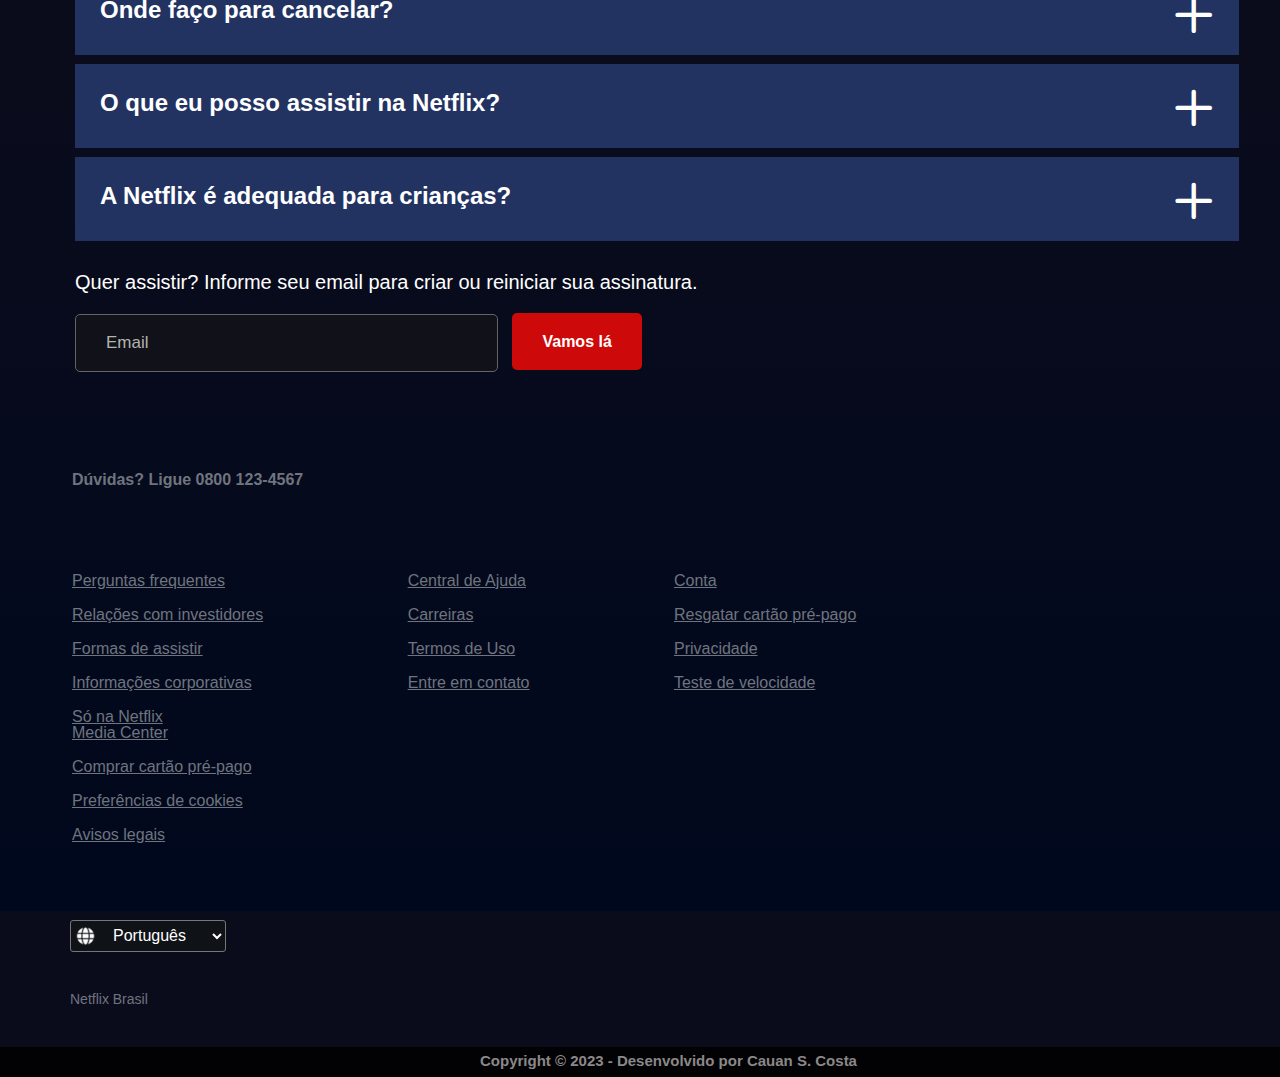
==== commit d555fabc: "erro no codigo" ====
--- a/index.html
+++ b/index.html
@@ -21,11 +21,9 @@
         ></script>
 </head>
 
-<!-- COMENTARIO TESTE CAUAN -->
+<!-- COMENTARIO TESTE -->
 <body>
-    <div class="container">
     <main>
-        <!--ALTERAÇÃO EDINHO-->
         <div class="div-fundo-filmes">
             <header>
                 <nav> <!-- PARTE DE CIMA DA PÁGINA --> <!-- PARTE DE CIMA DA PÁGINA --> <!-- PARTE DE CIMA DA PÁGINA -->
@@ -52,7 +50,7 @@
             </div>
         </div>
 
-        <!-- PARTE SECUNDÁRIA DA PÁGINA (VANTANGES) -->  <!-- PARTE SECUNDÁRIA DA PÁGINA (VANTANGES) -->  <!-- PARTE SECUNDÁRIA DA PÁGINA (VANTANGES) --> 
+<!-- PARTE SECUNDÁRIA DA PÁGINA (VANTANGES) -->  <!-- PARTE SECUNDÁRIA DA PÁGINA (VANTANGES) -->  <!-- PARTE SECUNDÁRIA DA PÁGINA (VANTANGES) --> 
         <div class="div-parte-secundaria"> 
             <ul class="ul-div-secundaria">
                 
@@ -90,7 +88,8 @@
             </ul>
         </div>
 
-        <!-- PARTE TERCIÁRIA DA PÁGINA (PERGUNTAS) -->
+<!-- PARTE TERCIÁRIA DA PÁGINA (PERGUNTAS) -->
+
         <div class="div-parte-terciaria">
             <h2 class="titulo-parte-tres tituloPerguntasID">Perguntas frequentes</h2>
 
@@ -130,73 +129,72 @@
                 <a class="a-botao button-vamosla2 botao2ID" href="pagina2/index2.html"> Vamos lá </a>
             </div>
         </div>
-        
     </main>
-    <!-- PARTE QUARTENÁRIA DA PÁGINA (RODAPÉ) --> <!-- PARTE QUARTENÁRIA DA PÁGINA (RODAPÉ) --> <!-- PARTE QUARTENÁRIA DA PÁGINA (RODAPÉ) --> <!-- PARTE QUARTENÁRIA DA PÁGINA (RODAPÉ) -->
-        <footer class="rodape">
-            <h5 class="rodape-text duvidasID">Dúvidas? Ligue 0800 123-4567</h5>
-    
-            <ul class="ul-main-rodape">
-                <li class="linha-de-informacao">
-                <div class="rodape-coluna1">
+
+<!-- PARTE QUARTENÁRIA DA PÁGINA (RODAPÉ) --> <!-- PARTE QUARTENÁRIA DA PÁGINA (RODAPÉ) --> <!-- PARTE QUARTENÁRIA DA PÁGINA (RODAPÉ) --> <!-- PARTE QUARTENÁRIA DA PÁGINA (RODAPÉ) -->
+    <footer class="rodape">
+        <h5 class="rodape-text duvidasID">Dúvidas? Ligue 0800 123-4567</h5>
+
+        <ul class="ul-main-rodape">
+            <li class="linha-de-informacao">
+            <div class="rodape-coluna1">
+                <ul class="ul-rodape">
+                    <li class="li-rodape"> <p class="p-dashed p1ID"> <a href="#"> Perguntas frequentes </a> </p> </li>
+                    <li class="li-rodape"> <p class="p-dashed p2ID"> <a href="#"> Relações com investidores </a> </p> </li>
+                    <li class="li-rodape"> <p class="p-dashed p3ID"> <a href="#"> Formas de assistir </a> </p> </li>
+                    <li class="li-rodape"> <p class="p-dashed p4ID"> <a href="#"> Informações corporativas </a> </p> </li>
+                    <li class="li-rodape"> <p class="p-dashed p5ID"> <a href="#"> Só na Netflix </a> </p> </li>
+                </ul>
+            </li>
+            </div>
+
+            <li class="linha-de-informacao">
+            <div class="rodape-coluna2 var-conserto">
+                <ul class="ul-rodape">
+                    <li class="li-rodape"> <p class="p-dashed p6ID"> <a href="#"> Central de Ajuda </a> </p> </li>
+                    <li class="li-rodape"> <p class="p-dashed p7ID">  <a href="#"> Carreiras </a> </p> </li>
+                    <li class="li-rodape"> <p class="p-dashed p8ID">  <a href="#"> Termos de Uso </a> </p> </li>
+                    <li class="li-rodape"> <p class="p-dashed p9ID"> <a href="#"> Entre em contato </a> </p> </li>
+                </ul>
+            </div>
+            </li>
+
+            <li class="linha-de-informacao">
+                <div class="rodape-coluna3 var-conserto">
                     <ul class="ul-rodape">
-                        <li class="li-rodape"> <p class="p-dashed p1ID"> <a href="#"> Perguntas frequentes </a> </p> </li>
-                        <li class="li-rodape"> <p class="p-dashed p2ID"> <a href="#"> Relações com investidores </a> </p> </li>
-                        <li class="li-rodape"> <p class="p-dashed p3ID"> <a href="#"> Formas de assistir </a> </p> </li>
-                        <li class="li-rodape"> <p class="p-dashed p4ID"> <a href="#"> Informações corporativas </a> </p> </li>
-                        <li class="li-rodape"> <p class="p-dashed p5ID"> <a href="#"> Só na Netflix </a> </p> </li>
-                    </ul>
-                </li>
-                </div>
-    
-                <li class="linha-de-informacao">
-                <div class="rodape-coluna2 var-conserto">
-                    <ul class="ul-rodape">
-                        <li class="li-rodape"> <p class="p-dashed p6ID"> <a href="#"> Central de Ajuda </a> </p> </li>
-                        <li class="li-rodape"> <p class="p-dashed p7ID">  <a href="#"> Carreiras </a> </p> </li>
-                        <li class="li-rodape"> <p class="p-dashed p8ID">  <a href="#"> Termos de Uso </a> </p> </li>
-                        <li class="li-rodape"> <p class="p-dashed p9ID"> <a href="#"> Entre em contato </a> </p> </li>
+                        <li class="li-rodape"> <p class="p-dashed p10ID"> <a href="#"> Conta </a> </p> </li>
+                        <li class="li-rodape"> <p class="p-dashed p11ID"> <a href="#"> Resgatar cartão pré-pago </a> </p> </li>
+                        <li class="li-rodape"> <p class="p-dashed p12ID"> <a href="#"> Privacidade </a> </p> </li>
+                        <li class="li-rodape"> <p class="p-dashed p13ID"> <a href="#"> Teste de velocidade </a> </p> </li>
                     </ul>
                 </div>
-                </li>
-    
-                <li class="linha-de-informacao">
-                    <div class="rodape-coluna3 var-conserto">
-                        <ul class="ul-rodape">
-                            <li class="li-rodape"> <p class="p-dashed p10ID"> <a href="#"> Conta </a> </p> </li>
-                            <li class="li-rodape"> <p class="p-dashed p11ID"> <a href="#"> Resgatar cartão pré-pago </a> </p> </li>
-                            <li class="li-rodape"> <p class="p-dashed p12ID"> <a href="#"> Privacidade </a> </p> </li>
-                            <li class="li-rodape"> <p class="p-dashed p13ID"> <a href="#"> Teste de velocidade </a> </p> </li>
-                        </ul>
-                    </div>
-                </li>
-    
-                <li class="linha-de-informacao">
-                    <div class="rodape-coluna4 var-conserto">
-                        <ul class="ul-rodape">
-                            <li class="li-rodape"> <p class="p-dashed p14ID"> <a href="#"> Media Center  </a> </p> </li>
-                            <li class="li-rodape"> <p class="p-dashed p15ID"> <a href="#"> Comprar cartão pré-pago </a> </p> </li>
-                            <li class="li-rodape"> <p class="p-dashed p16ID"> <a href="#"> Preferências de cookies </a> </p> </li>
-                            <li class="li-rodape"> <p class="p-dashed p17ID"> <a href="#"> Avisos legais </a> </p> </li>
-                        </ul>
-                    </div>
-                </li>
-            </ul>
-    
-            <select class="seletor-idiomas seletor-rodape" id="idiomas" name="idiomas">
-                <option value="pt-br" selected> Português</option>
-                <option value="en">Inglês</option>
-                <option value="es">Espanhol</option>
-            </select>
-            <img class="icone-idiomas icone-footer" src="imagens/icone.png">
-            <p class="p-final pFinalID"> Netflix Brasil </p>
-    
-            <!-- PARTE COPYRIGHT (RODAPÉ) -->         <!-- PARTE COPYRIGHT (RODAPÉ) -->        <!-- PARTE COPYRIGHT (RODAPÉ) -->
-            <div class="div-copyright">
-                <h5 class="copyrightID"> Copyright ©  2023 - Desenvolvido por Cauan S. Costa </h5>
-            </div>
-        </footer>
-    </div>
+            </li>
+
+            <li class="linha-de-informacao">
+                <div class="rodape-coluna4 var-conserto">
+                    <ul class="ul-rodape">
+                        <li class="li-rodape"> <p class="p-dashed p14ID"> <a href="#"> Media Center  </a> </p> </li>
+                        <li class="li-rodape"> <p class="p-dashed p15ID"> <a href="#"> Comprar cartão pré-pago </a> </p> </li>
+                        <li class="li-rodape"> <p class="p-dashed p16ID"> <a href="#"> Preferências de cookies </a> </p> </li>
+                        <li class="li-rodape"> <p class="p-dashed p17ID"> <a href="#"> Avisos legais </a> </p> </li>
+                    </ul>
+                </div>
+            </li>
+        </ul>
+
+        <select class="seletor-idiomas seletor-rodape" id="idiomas" name="idiomas">
+            <option value="pt-br" selected> Português</option>
+            <option value="en">Inglês</option>
+            <option value="es">Espanhol</option>
+        </select>
+        <img class="icone-idiomas icone-footer" src="imagens/icone.png">
+        <p class="p-final pFinalID"> Netflix Brasil </p>
+
+        <!-- PARTE COPYRIGHT (RODAPÉ) -->         <!-- PARTE COPYRIGHT (RODAPÉ) -->        <!-- PARTE COPYRIGHT (RODAPÉ) -->
+        <div class="div-copyright">
+            <h5 class="copyrightID"> Copyright ©  2023 - Desenvolvido por Cauan S. Costa </h5>
+        </div>
+    </footer>
 
     <script>
         document.getElementById('idiomas').addEventListener('change', function() {
--- a/pagina1.css
+++ b/pagina1.css
@@ -6,10 +6,6 @@
     font-family: sans-serif;}
 
 /* RESPONSIVIDADE - NAV(1024px LAPTOP)*/ /* RESPONSIVIDADE - NAV(1024px LAPTOP)*/ /* RESPONSIVIDADE - NAV(1024px LAPTOP)*/
-
-.container{
-    width: 100%;
-}
 
 @media screen and (max-width: 1024px){
     html{
@@ -128,6 +124,244 @@
         width: 150%;}
 }
 
+/* FIM DA RESPONSIVIDADE - RODAPE(1024px LAPTOP)*/ /* FIM DA RESPONSIVIDADE - RODAPE(1024px LAPTOP)*/ /* FIM DA RESPONSIVIDADE - RODAPE(1024px LAPTOP)*/
+/* FIM DA RESPONSIVIDADE - RODAPE(1024px LAPTOP)*/ /* FIM DA RESPONSIVIDADE - RODAPE(1024px LAPTOP)*/ /* FIM DA RESPONSIVIDADE - RODAPE(1024px LAPTOP)*/
+/* FIM DA RESPONSIVIDADE - RODAPE(1024px LAPTOP)*/ /* FIM DA RESPONSIVIDADE - RODAPE(1024px LAPTOP)*/ /* FIM DA RESPONSIVIDADE - RODAPE(1024px LAPTOP)*/
+
+
+
+/* RESPONSIVIDADE - INICIO (768px TABLET)*/ /* RESPONSIVIDADE - RODAPE(768px TABLET)*/ /* RESPONSIVIDADE - RODAPE(768px TABLET)*/
+
+@media screen and (max-width: 768px) and (min-width: 425px){
+
+    html{overflow-x: hidden;}
+
+    nav .div-nav-flex{
+    position: relative;
+    left: -500px;}
+
+    main .div-fundo-filmes{
+        width: 798px;
+    }
+  
+    
+/* RESPONSIVIDADE - PRINCIPAL (768px TABLET)*/ /* RESPONSIVIDADE - PRINCIPAL (768px TABLET)*/ /* RESPONSIVIDADE - PRINCIPAL (768px TABLET)*/
+    
+        main .div-texto-principal{
+            position: relative;
+            bottom: 900px;
+        }
+    
+        .div-texto-principal h1{
+            position: relative;
+            font-size: 50px;
+            max-width: 70%;
+            bottom: 50px;
+        }
+    
+        .div-texto-principal .h2-principal{
+            position: relative;
+            font-size: 18px;
+            bottom: 60px;}
+    
+        .div-texto-principal .p-principal{
+            position: relative;
+            font-size: 20px;
+            top: -70px;}
+    
+        .div-texto-principal .input-email{
+            position: relative;
+            bottom: 70px;}
+    
+        .div-texto-principal .button-vamosla1{
+            position: relative;
+            left: 440px;
+            bottom: 108px;
+        }
+    
+/* RESPONSIVIDADE - VANTAGENS (768px TABLET)*/ /* RESPONSIVIDADE - VANTAGENS (768px TABLET)*/ /* RESPONSIVIDADE - VANTAGENS (768px TABLET)*/
+        
+        .div-parte-secundaria .div-box-vantagens{
+            position: relative;
+            width: 470px;
+            height: 325px;
+            right: 60px;
+            bottom: 100px;
+            border-radius: 15px;
+            margin-bottom: 10px;}
+    
+        .div-parte-secundaria .v3{
+            position: relative;
+            top: -100px;}
+    
+    
+/* RESPONSIVIDADE - PERGUNTAS (768px TABLET)*/ /* RESPONSIVIDADE - PERGUNTAS (768px TABLET)*/ /* RESPONSIVIDADE - PERGUNTAS (768px TABLET)*/
+
+        .div-parte-terciaria{
+            position: relative;
+            top: 125px;}
+    
+        .div-parte-terciaria .div-box-perguntas{
+            position: relative;
+            width: 850px;}
+    
+        .div-parte-terciaria .titulo-perguntas{
+            color: rgba(255, 255, 255, 0.801);}
+    
+/* RESPONSIVIDADE - RODAPE (768px TABLET)*/ /* RESPONSIVIDADE - RODAPE (768px TABLET)*/ /* RESPONSIVIDADE - RODAPE (768px TABLET)*/
+
+        .rodape{
+            position: relative;
+            top: 125px;
+            height: 1600px;
+            background-color: #050A1C;}
+    
+        .rodape .p14ID{
+            position: relative;
+            left: 337px;
+            bottom: 17px;}
+    
+        .rodape .p15ID{
+            position: relative;
+            left: 600px;
+            bottom: 48px;}
+    
+        .rodape .p16ID{
+            position: relative;
+            bottom: 50px;}
+    
+        .rodape .p17ID{
+            position: relative;
+            left: 337px;
+            bottom: 84px;}
+    
+        .rodape .seletor-rodape{
+            position: relative;
+            top: -7px;}
+    
+        .rodape .icone-footer{
+            position: relative;
+            top: -1px;}
+    
+        .rodape .p-final{
+            position: relative;
+            top: -1px;}
+    
+        .div-copyright{
+            position: relative;
+            right: 150px;
+            width: 150%;}
+
+
+/* RESPONSIVIDADE - PARTE PRINCIPAL (1024px LAPTOP) */  /* RESPONSIVIDADE - PARTE PRINCIPAL (1024px LAPTOP) */  /* RESPONSIVIDADE - PARTE PRINCIPAL (1024px LAPTOP) */ 
+
+    main .div-texto-principal{
+        position: relative;
+        bottom: 900px;
+    }
+
+    .div-texto-principal h1{
+        position: relative;
+        font-size: 50px;
+        max-width: 70%;
+        bottom: 50px;
+    }
+
+    .div-texto-principal .h2-principal{
+        position: relative;
+        font-size: 18px;
+        bottom: 60px;}
+
+    .div-texto-principal .p-principal{
+        position: relative;
+        font-size: 20px;
+        top: -70px;}
+
+    .div-texto-principal .input-email{
+        position: relative;
+        bottom: 70px;}
+
+    .div-texto-principal .button-vamosla1{
+        position: relative;
+        left: 440px;
+        bottom: 108px;
+    }
+
+/* RESPONSIVIDADE - VANTAGENS (1024px LAPTOP)*/ /* RESPONSIVIDADE - VANTAGENS (1024px LAPTOP)*/ /* RESPONSIVIDADE - VANTAGENS (1024px LAPTOP)*/
+
+    .div-parte-secundaria .div-box-vantagens{
+        position: relative;
+        width: 470px;
+        height: 325px;
+        right: 60px;
+        bottom: 100px;
+        border-radius: 15px;
+        margin-bottom: 10px;}
+
+    .div-parte-secundaria .v3{
+        position: relative;
+        top: -100px;}
+
+
+/* RESPONSIVIDADE - PERGUNTAS (1024px LAPTOP)*/ /* RESPONSIVIDADE - PERGUNTAS (1024px LAPTOP)*//* RESPONSIVIDADE - PERGUNTAS (1024px LAPTOP)*/
+
+    .div-parte-terciaria{
+        position: relative;
+        top: 125px;}
+
+    .div-parte-terciaria .div-box-perguntas{
+        position: relative;
+        width: 850px;}
+
+    .div-parte-terciaria .titulo-perguntas{
+        color: rgba(255, 255, 255, 0.801);}
+
+/* RESPONSIVIDADE - RODAPE(1024px LAPTOP)*/ /* RESPONSIVIDADE - RODAPE(1024px LAPTOP)*/ /* RESPONSIVIDADE - RODAPE(1024px LAPTOP)*/
+
+    .rodape{
+        position: relative;
+        top: 125px;
+        height: 1600px;
+        background-color: #050A1C;}
+
+    .rodape .p14ID{
+        position: relative;
+        left: 337px;
+        bottom: 17px;}
+
+    .rodape .p15ID{
+        position: relative;
+        left: 600px;
+        bottom: 48px;}
+
+    .rodape .p16ID{
+        position: relative;
+        bottom: 50px;}
+
+    .rodape .p17ID{
+        position: relative;
+        left: 337px;
+        bottom: 84px;}
+
+    .rodape .seletor-rodape{
+        position: relative;
+        top: -7px;}
+
+    .rodape .icone-footer{
+        position: relative;
+        top: -1px;}
+
+    .rodape .p-final{
+        position: relative;
+        top: -1px;}
+
+    .div-copyright{
+        position: relative;
+        right: 150px;
+        width: 150%;}
+
+}
+
 
 /* NAV */ /* NAV */ /* NAV */ /* NAV */ /* NAV */ /* NAV */ /* NAV */ /* NAV */ /* NAV */ /* NAV */ /* NAV */ /* NAV */ 
 /* NAV */ /* NAV */ /* NAV */ /* NAV */ /* NAV */ /* NAV */ /* NAV */ /* NAV */ /* NAV */ /* NAV */ /* NAV */ /* NAV */ /* NAV */ 
@@ -136,7 +370,7 @@
 .div-fundo-filmes{
     background-image: linear-gradient(to right, #0a0c1ce7, #0a0c1c7e, #ffffff00), linear-gradient(to top, #0a0c1c, rgba(255, 255, 255, 0)), url(imagens/foto_principal.jpg); 
     height: 765px;
-    width: 100%;
+    width: 1345px;
     background-repeat: no-repeat;}
 
 .logo{
